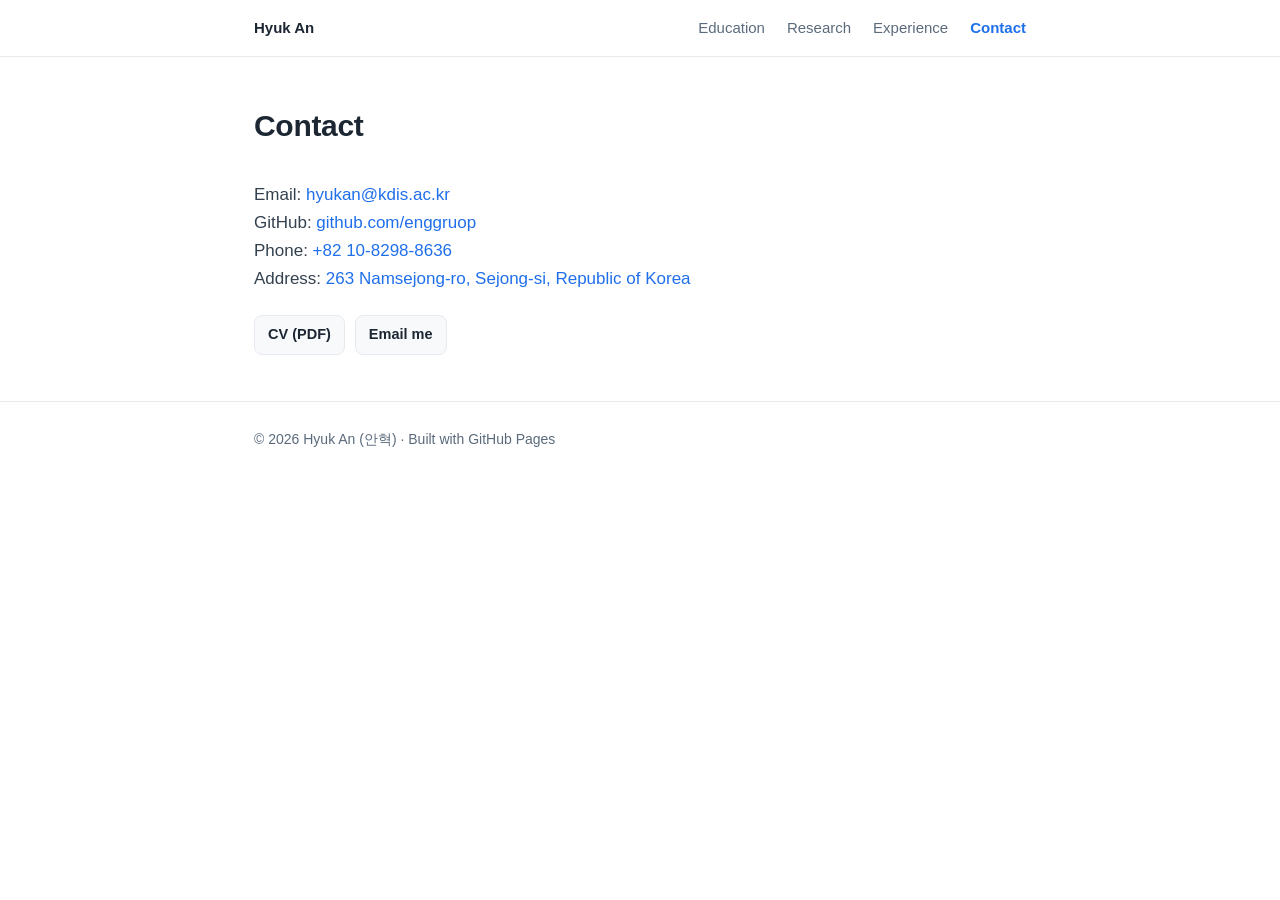
==== contact.html @ 2835b2b8 "Add files via upload" ====
<!DOCTYPE html>
<html lang="en">
<head>
<meta charset="UTF-8">
<meta name="viewport" content="width=device-width, initial-scale=1.0">
<title>Contact — Hyuk An (안혁)</title>
<meta name="description" content="Contact information for Hyuk An (안혁), KDI School of Public Policy and Management.">
<link rel="stylesheet" href="style.css">
</head>
<body>

<nav class="top"><div class="wrap">
  <a class="brand" href="index.html">Hyuk An</a>
  <a href="education.html">Education</a>
  <a href="research.html">Research</a>
  <a href="experience.html">Experience</a>
  <a class="active" href="contact.html">Contact</a>
</div></nav>

<div class="pagehead"><div class="wrap">
  <h1>Contact</h1>
</div></div>

<section class="first"><div class="wrap">
  <p class="lead" style="margin-top:0">
  Email: <a href="mailto:hyukan@kdis.ac.kr">hyukan@kdis.ac.kr</a><br>
  GitHub: <a href="https://github.com/enggruop" target="_blank" rel="noopener">github.com/enggruop</a><br>
  Phone: <a href="tel:+821082988636">+82 10-8298-8636</a><br>
  Address: <a href="https://www.google.com/maps/place/%EC%84%B8%EC%A2%85%ED%8A%B9%EB%B3%84%EC%9E%90%EC%B9%98%EC%8B%9C+%EB%82%A8%EC%84%B8%EC%A2%85%EB%A1%9C+263/data=!3m1!4b1!4m6!3m5!1s0x356534c52654f5d7:0x624cbd5758e78cb0!8m2!3d36.4807045!4d127.3103965!16s%2Fg%2F11sb7bzk12?entry=ttu&amp;g_ep=EgoyMDI2MDYxMC4wIKXMDSoASAFQAw%3D%3D" target="_blank" rel="noopener">263 Namsejong-ro, Sejong-si, Republic of Korea</a></p>
  <div class="links">
    <a href="Hyuk_An_CV.pdf" target="_blank" rel="noopener">CV (PDF)</a>
    <a href="mailto:hyukan@kdis.ac.kr">Email me</a>
  </div>
</div></section>

<footer><div class="wrap">
  © 2026 Hyuk An (안혁) · Built with GitHub Pages
</div></footer>

</body>
</html>
---- style.css ----
:root{
  --ink:#1c2733; --muted:#5b6b7c; --accent:#1f6feb; --line:#e6eaef;
  --bg:#ffffff; --soft:#f7f9fb; --maxw:820px;
}
*{box-sizing:border-box}
html{scroll-behavior:smooth}
body{
  margin:0; background:var(--bg); color:var(--ink);
  font-family:-apple-system,BlinkMacSystemFont,"Segoe UI","Malgun Gothic",Roboto,Helvetica,Arial,sans-serif;
  line-height:1.65; font-size:17px; -webkit-font-smoothing:antialiased;
}
a{color:var(--accent); text-decoration:none}
a:hover{text-decoration:underline}
.wrap{max-width:var(--maxw); margin:0 auto; padding:0 24px}

nav.top{
  position:sticky; top:0; z-index:10; background:rgba(255,255,255,.9);
  backdrop-filter:saturate(180%) blur(8px); border-bottom:1px solid var(--line);
}
nav.top .wrap{display:flex; gap:22px; align-items:center; height:56px; flex-wrap:wrap}
nav.top .brand{font-weight:700; margin-right:auto; color:var(--ink)}
nav.top .brand:hover{text-decoration:none}
nav.top a{color:var(--muted); font-size:15px; font-weight:500}
nav.top a:hover{color:var(--ink); text-decoration:none}
nav.top a.active{color:var(--accent); font-weight:600}

header.hero{padding:52px 0 28px}
.hero-row{display:flex; gap:28px; align-items:center}
.avatar{
  width:132px; height:132px; border-radius:50%; object-fit:cover;
  border:1px solid var(--line); flex-shrink:0; box-shadow:0 2px 10px rgba(0,0,0,.06);
}
header.hero h1{font-size:38px; line-height:1.15; margin:0 0 6px; letter-spacing:-.5px}
header.hero h1 .kr{color:var(--muted); font-weight:600}
header.hero .role{font-size:18px; color:var(--muted); margin:0}
header.hero .meta{font-size:14.5px; color:var(--muted); margin:10px 0 0}
.lead{font-size:17px; color:#33414f; margin:18px 0 0}
.links{display:flex; gap:10px; flex-wrap:wrap; margin-top:22px}
.links a{
  display:inline-flex; align-items:center; gap:7px; font-size:14.5px; font-weight:600;
  border:1px solid var(--line); padding:7px 13px; border-radius:8px; color:var(--ink); background:var(--soft);
}
.links a:hover{border-color:var(--accent); color:var(--accent); text-decoration:none}

/* Page title for inner pages */
.pagehead{padding:44px 0 4px}
.pagehead h1{font-size:30px; margin:0; letter-spacing:-.3px}

section{padding:26px 0; border-top:1px solid var(--line)}
section.first{border-top:none}
section h2{
  font-size:16px; text-transform:uppercase; letter-spacing:.12em;
  color:#2b4a6b; margin:0 0 16px; font-weight:700;
}
.item{margin:0 0 18px}
.item:last-child{margin-bottom:0}
.item .h{font-weight:700; font-size:18px}
.item .sub{color:var(--muted); font-size:15px}
.item .date{color:var(--muted); font-size:14px; float:right; font-weight:500}
.item.small .h{font-size:15px; font-weight:600}
.item.small .sub{font-size:13.5px}
.item.small .date{font-size:12.5px}
.item.nested{margin-left:28px}
.pub{margin:0 0 16px; padding-left:16px; border-left:3px solid var(--line)}
.pub .title{font-weight:700; font-size:18px; line-height:1.3}
.pub .venue{color:var(--muted); font-size:15px}
.pub details{margin-top:7px}
.pub summary{cursor:pointer; color:var(--accent); font-size:13px; font-weight:600; list-style:none; outline:none}
.pub summary::-webkit-details-marker{display:none}
.pub summary::before{content:"\25B8 "}
.pub details[open] summary::before{content:"\25BE "}
.pub .abstract{font-size:14px; color:#3a4654; margin:8px 0 0; line-height:1.6; text-align:justify}
.tag{
  display:inline-block; font-size:12.5px; font-weight:600; color:var(--muted);
  background:var(--soft); border:1px solid var(--line); border-radius:6px; padding:1px 8px; margin-left:6px;
}
ul.flat{margin:0; padding:0; list-style:none}
ul.flat li{padding:3px 0}
ul.flat li::before{content:"\25B8"; color:var(--accent); margin-right:10px; font-size:13px}
.two{display:grid; grid-template-columns:1fr 1fr; gap:6px 28px}
footer{border-top:1px solid var(--line); color:var(--muted); font-size:14px; padding:26px 0 50px; margin-top:20px}
@media(max-width:600px){
  header.hero h1{font-size:31px}
  .pagehead h1{font-size:25px}
  .hero-row{flex-direction:column; text-align:center; align-items:center}
  .two{grid-template-columns:1fr}
  .item .date{float:none; display:block; margin-top:2px}
}
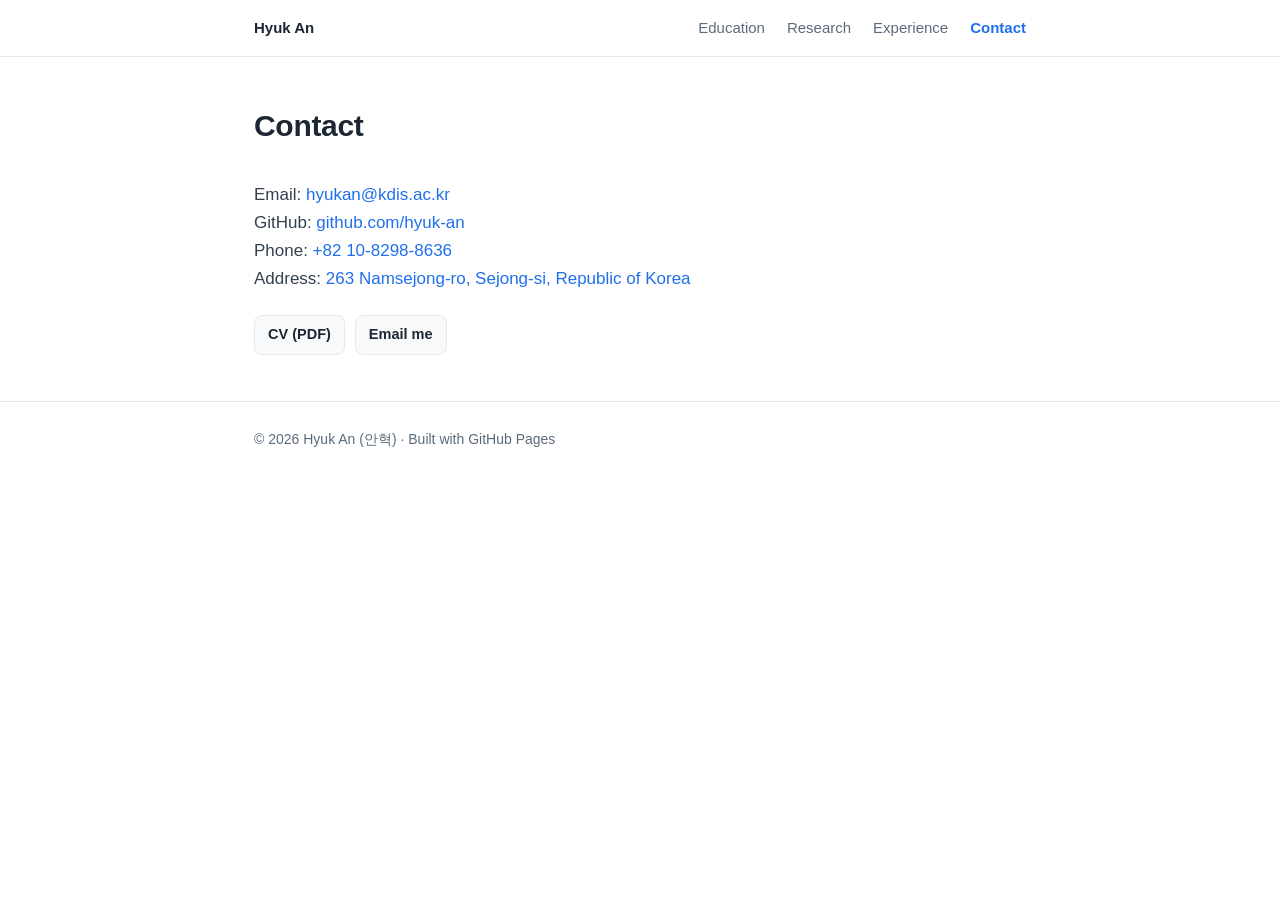
==== commit 2f56b0ea: "Update GitHub links to hyuk-an" ====
--- a/contact.html
+++ b/contact.html
@@ -24,7 +24,7 @@
 <section class="first"><div class="wrap">
   <p class="lead" style="margin-top:0">
   Email: <a href="mailto:hyukan@kdis.ac.kr">hyukan@kdis.ac.kr</a><br>
-  GitHub: <a href="https://github.com/enggruop" target="_blank" rel="noopener">github.com/enggruop</a><br>
+  GitHub: <a href="https://github.com/hyuk-an" target="_blank" rel="noopener">github.com/hyuk-an</a><br>
   Phone: <a href="tel:+821082988636">+82 10-8298-8636</a><br>
   Address: <a href="https://www.google.com/maps/place/%EC%84%B8%EC%A2%85%ED%8A%B9%EB%B3%84%EC%9E%90%EC%B9%98%EC%8B%9C+%EB%82%A8%EC%84%B8%EC%A2%85%EB%A1%9C+263/data=!3m1!4b1!4m6!3m5!1s0x356534c52654f5d7:0x624cbd5758e78cb0!8m2!3d36.4807045!4d127.3103965!16s%2Fg%2F11sb7bzk12?entry=ttu&amp;g_ep=EgoyMDI2MDYxMC4wIKXMDSoASAFQAw%3D%3D" target="_blank" rel="noopener">263 Namsejong-ro, Sejong-si, Republic of Korea</a></p>
   <div class="links">
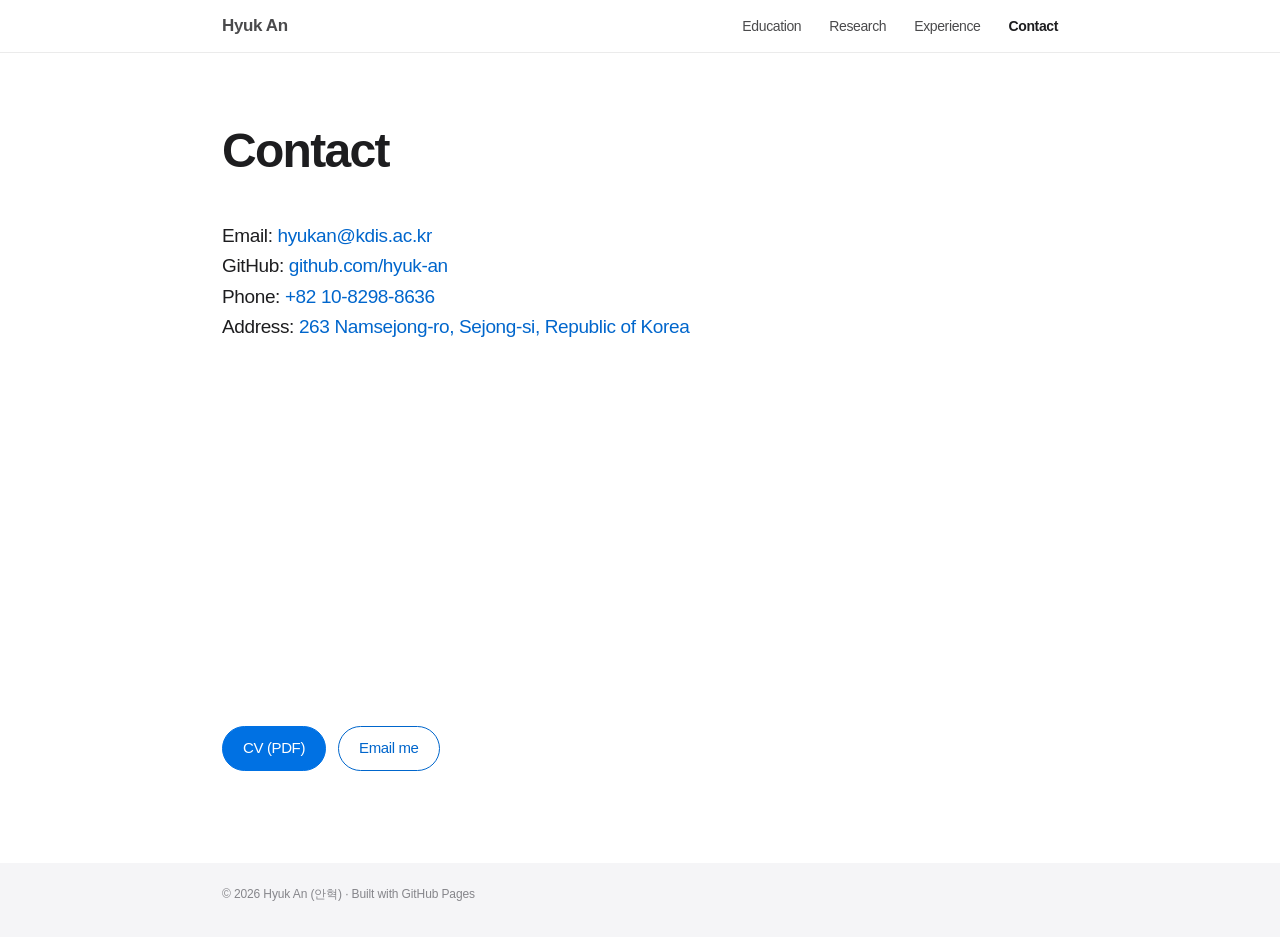
==== commit 01b2420b: "Link FOMC preprint and embed office map - Add preprint PDF for How the FOMC Weighs Its Dual Mandate " ====
--- a/contact.html
+++ b/contact.html
@@ -27,6 +27,9 @@
   GitHub: <a href="https://github.com/hyuk-an" target="_blank" rel="noopener">github.com/hyuk-an</a><br>
   Phone: <a href="tel:+821082988636">+82 10-8298-8636</a><br>
   Address: <a href="https://www.google.com/maps/place/%EC%84%B8%EC%A2%85%ED%8A%B9%EB%B3%84%EC%9E%90%EC%B9%98%EC%8B%9C+%EB%82%A8%EC%84%B8%EC%A2%85%EB%A1%9C+263/data=!3m1!4b1!4m6!3m5!1s0x356534c52654f5d7:0x624cbd5758e78cb0!8m2!3d36.4807045!4d127.3103965!16s%2Fg%2F11sb7bzk12?entry=ttu&amp;g_ep=EgoyMDI2MDYxMC4wIKXMDSoASAFQAw%3D%3D" target="_blank" rel="noopener">263 Namsejong-ro, Sejong-si, Republic of Korea</a></p>
+  <div style="margin:1.2em 0;max-width:640px">
+    <iframe src="https://www.google.com/maps?q=263+Namsejong-ro,+Sejong-si,+Republic+of+Korea&amp;hl=en&amp;z=15&amp;output=embed" title="Map: 263 Namsejong-ro, Sejong-si" style="width:100%;height:320px;border:0;border-radius:6px" loading="lazy" referrerpolicy="no-referrer-when-downgrade" allowfullscreen></iframe>
+  </div>
   <div class="links">
     <a href="Hyuk_An_CV.pdf" target="_blank" rel="noopener">CV (PDF)</a>
     <a href="mailto:hyukan@kdis.ac.kr">Email me</a>
--- a/style.css
+++ b/style.css
@@ -1,88 +1,122 @@
 :root{
-  --ink:#1c2733; --muted:#5b6b7c; --accent:#1f6feb; --line:#e6eaef;
-  --bg:#ffffff; --soft:#f7f9fb; --maxw:820px;
+  --ink:#1d1d1f; --muted:#6e6e73; --faint:#86868b; --accent:#0066cc; --accent-fill:#0071e3;
+  --line:#d2d2d7; --bg:#ffffff; --card:#f5f5f7; --nav:rgba(255,255,255,.72);
+  --maxw:880px; --radius:18px;
+}
+@media (prefers-color-scheme:dark){
+  :root{
+    --ink:#f5f5f7; --muted:#a1a1a6; --faint:#86868b; --accent:#2997ff; --accent-fill:#0071e3;
+    --line:#424245; --bg:#000000; --card:#1d1d1f; --nav:rgba(22,22,23,.72);
+  }
 }
 *{box-sizing:border-box}
 html{scroll-behavior:smooth}
 body{
   margin:0; background:var(--bg); color:var(--ink);
-  font-family:-apple-system,BlinkMacSystemFont,"Segoe UI","Malgun Gothic",Roboto,Helvetica,Arial,sans-serif;
-  line-height:1.65; font-size:17px; -webkit-font-smoothing:antialiased;
+  font-family:-apple-system,BlinkMacSystemFont,"SF Pro Text","SF Pro Display","Helvetica Neue","Segoe UI","Apple SD Gothic Neo","Malgun Gothic",Helvetica,Arial,sans-serif;
+  line-height:1.5; font-size:17px; letter-spacing:-.022em;
+  -webkit-font-smoothing:antialiased; -moz-osx-font-smoothing:grayscale;
 }
 a{color:var(--accent); text-decoration:none}
 a:hover{text-decoration:underline}
-.wrap{max-width:var(--maxw); margin:0 auto; padding:0 24px}
+.wrap{max-width:var(--maxw); margin:0 auto; padding:0 22px}
 
+/* Frosted navigation bar */
 nav.top{
-  position:sticky; top:0; z-index:10; background:rgba(255,255,255,.9);
-  backdrop-filter:saturate(180%) blur(8px); border-bottom:1px solid var(--line);
+  position:sticky; top:0; z-index:10; background:var(--nav);
+  -webkit-backdrop-filter:saturate(180%) blur(20px); backdrop-filter:saturate(180%) blur(20px);
+  border-bottom:1px solid rgba(0,0,0,.08);
 }
-nav.top .wrap{display:flex; gap:22px; align-items:center; height:56px; flex-wrap:wrap}
-nav.top .brand{font-weight:700; margin-right:auto; color:var(--ink)}
-nav.top .brand:hover{text-decoration:none}
-nav.top a{color:var(--muted); font-size:15px; font-weight:500}
-nav.top a:hover{color:var(--ink); text-decoration:none}
-nav.top a.active{color:var(--accent); font-weight:600}
+nav.top .wrap{display:flex; gap:28px; align-items:center; height:52px; flex-wrap:wrap}
+nav.top .brand{font-weight:600; font-size:17px; margin-right:auto; color:var(--ink)}
+nav.top a{color:var(--ink); opacity:.8; font-size:14px; font-weight:400; transition:opacity .2s}
+nav.top a:hover{opacity:1; text-decoration:none}
+nav.top a.active{opacity:1; font-weight:600}
 
-header.hero{padding:52px 0 28px}
-.hero-row{display:flex; gap:28px; align-items:center}
+/* Home hero */
+header.hero{padding:88px 0 72px; text-align:center}
+.hero-row{display:flex; flex-direction:column; align-items:center; gap:26px}
 .avatar{
-  width:132px; height:132px; border-radius:50%; object-fit:cover;
-  border:1px solid var(--line); flex-shrink:0; box-shadow:0 2px 10px rgba(0,0,0,.06);
+  width:136px; height:136px; border-radius:50%; object-fit:cover; flex-shrink:0;
+  box-shadow:0 10px 30px rgba(0,0,0,.12);
 }
-header.hero h1{font-size:38px; line-height:1.15; margin:0 0 6px; letter-spacing:-.5px}
-header.hero h1 .kr{color:var(--muted); font-weight:600}
-header.hero .role{font-size:18px; color:var(--muted); margin:0}
-header.hero .meta{font-size:14.5px; color:var(--muted); margin:10px 0 0}
-.lead{font-size:17px; color:#33414f; margin:18px 0 0}
-.links{display:flex; gap:10px; flex-wrap:wrap; margin-top:22px}
+header.hero h1{font-size:56px; line-height:1.07; margin:0; font-weight:700; letter-spacing:-.035em}
+header.hero h1 .kr{display:block; font-size:24px; font-weight:500; color:var(--faint); letter-spacing:-.01em; margin-top:10px}
+header.hero .role{font-size:24px; line-height:1.3; font-weight:500; color:var(--ink); margin:18px 0 0; letter-spacing:-.02em}
+header.hero .meta{font-size:15px; color:var(--muted); margin:6px 0 0}
+header.hero .lead{max-width:660px; margin:34px auto 0; font-size:19px; line-height:1.6; color:var(--muted)}
+.lead{font-size:19px; line-height:1.6; color:var(--ink); margin:18px 0 0}
+.links{display:flex; gap:12px; flex-wrap:wrap; margin-top:36px}
+header.hero .links{justify-content:center}
 .links a{
-  display:inline-flex; align-items:center; gap:7px; font-size:14.5px; font-weight:600;
-  border:1px solid var(--line); padding:7px 13px; border-radius:8px; color:var(--ink); background:var(--soft);
+  display:inline-flex; align-items:center; font-size:15px; font-weight:400;
+  padding:10px 20px; border-radius:980px; color:var(--accent); border:1px solid var(--accent);
+  transition:background .2s,color .2s;
 }
-.links a:hover{border-color:var(--accent); color:var(--accent); text-decoration:none}
+.links a:first-child{background:var(--accent-fill); border-color:var(--accent-fill); color:#fff}
+.links a:hover{text-decoration:none; background:var(--accent-fill); border-color:var(--accent-fill); color:#fff}
+.links a:first-child:hover{background:#0077ed}
 
-/* Page title for inner pages */
-.pagehead{padding:44px 0 4px}
-.pagehead h1{font-size:30px; margin:0; letter-spacing:-.3px}
+/* Inner page title */
+.pagehead{padding:72px 0 8px}
+.pagehead h1{font-size:48px; line-height:1.08; margin:0; font-weight:700; letter-spacing:-.035em}
 
-section{padding:26px 0; border-top:1px solid var(--line)}
-section.first{border-top:none}
-section h2{
-  font-size:16px; text-transform:uppercase; letter-spacing:.12em;
-  color:#2b4a6b; margin:0 0 16px; font-weight:700;
+/* Sections */
+section{padding:36px 0}
+section h2{font-size:28px; line-height:1.15; font-weight:600; letter-spacing:-.025em; color:var(--ink); margin:0 0 20px}
+
+/* Cards */
+.item,.pub{
+  background:var(--card); border-radius:var(--radius); padding:22px 26px; margin:0 0 12px;
+  transition:transform .25s ease, box-shadow .25s ease;
 }
-.item{margin:0 0 18px}
-.item:last-child{margin-bottom:0}
-.item .h{font-weight:700; font-size:18px}
-.item .sub{color:var(--muted); font-size:15px}
-.item .date{color:var(--muted); font-size:14px; float:right; font-weight:500}
-.item.small .h{font-size:15px; font-weight:600}
-.item.small .sub{font-size:13.5px}
-.item.small .date{font-size:12.5px}
-.item.nested{margin-left:28px}
-.pub{margin:0 0 16px; padding-left:16px; border-left:3px solid var(--line)}
-.pub .title{font-weight:700; font-size:18px; line-height:1.3}
-.pub .venue{color:var(--muted); font-size:15px}
-.pub details{margin-top:7px}
-.pub summary{cursor:pointer; color:var(--accent); font-size:13px; font-weight:600; list-style:none; outline:none}
+.item:hover,.pub:hover{transform:translateY(-2px); box-shadow:0 8px 24px rgba(0,0,0,.06)}
+.item:last-child,.pub:last-child{margin-bottom:0}
+.item .h{font-weight:600; font-size:19px; letter-spacing:-.02em}
+.item .sub{color:var(--muted); font-size:15px; margin-top:4px}
+.item .date{color:var(--faint); font-size:14px; float:right; margin-left:16px; line-height:1.9}
+.item.small{padding:16px 22px}
+.item.small .h{font-size:16px}
+.item.small .sub{font-size:14px}
+.item.small .date{font-size:13px}
+.item.nested{margin-left:32px}
+
+.pub .title{font-weight:600; font-size:19px; line-height:1.3; letter-spacing:-.02em}
+.pub .title a{color:var(--ink)}
+.pub .title a:hover{color:var(--accent); text-decoration:none}
+.pub .venue{color:var(--muted); font-size:15px; margin-top:6px}
+.pub details{margin-top:12px}
+.pub summary{cursor:pointer; color:var(--accent); font-size:14px; list-style:none; outline:none; display:inline-block}
 .pub summary::-webkit-details-marker{display:none}
-.pub summary::before{content:"\25B8 "}
-.pub details[open] summary::before{content:"\25BE "}
-.pub .abstract{font-size:14px; color:#3a4654; margin:8px 0 0; line-height:1.6; text-align:justify}
+.pub summary::after{content:" \203A"; display:inline-block; transition:transform .2s; margin-left:2px}
+.pub details[open] summary::after{transform:rotate(90deg)}
+.pub .abstract{font-size:15px; color:var(--muted); margin:10px 0 0; line-height:1.65}
 .tag{
-  display:inline-block; font-size:12.5px; font-weight:600; color:var(--muted);
-  background:var(--soft); border:1px solid var(--line); border-radius:6px; padding:1px 8px; margin-left:6px;
+  display:inline-block; vertical-align:middle; font-size:12px; font-weight:500; color:var(--muted); letter-spacing:0;
+  background:var(--bg); border-radius:980px; padding:3px 10px; margin-left:8px;
 }
-ul.flat{margin:0; padding:0; list-style:none}
-ul.flat li{padding:3px 0}
-ul.flat li::before{content:"\25B8"; color:var(--accent); margin-right:10px; font-size:13px}
-.two{display:grid; grid-template-columns:1fr 1fr; gap:6px 28px}
-footer{border-top:1px solid var(--line); color:var(--muted); font-size:14px; padding:26px 0 50px; margin-top:20px}
-@media(max-width:600px){
-  header.hero h1{font-size:31px}
-  .pagehead h1{font-size:25px}
-  .hero-row{flex-direction:column; text-align:center; align-items:center}
+
+/* Skills */
+.two{display:grid; grid-template-columns:1fr 1fr; gap:12px}
+ul.flat{margin:0; padding:22px 26px; list-style:none; background:var(--card); border-radius:var(--radius)}
+ul.flat li{padding:7px 0; border-bottom:1px solid var(--line)}
+ul.flat li:last-child{border-bottom:none}
+
+footer{background:var(--card); color:var(--faint); font-size:12px; padding:22px 0 34px; margin-top:56px; letter-spacing:-.01em}
+
+@media(max-width:700px){
+  header.hero{padding:56px 0 48px}
+  header.hero h1{font-size:40px}
+  header.hero h1 .kr{font-size:20px}
+  header.hero .role{font-size:20px}
+  header.hero .lead{font-size:17px}
+  .pagehead{padding:48px 0 4px}
+  .pagehead h1{font-size:36px}
+  section h2{font-size:24px}
+  nav.top .wrap{gap:16px; height:auto; min-height:48px; padding-top:6px; padding-bottom:6px}
+  nav.top .brand{width:100%}
   .two{grid-template-columns:1fr}
-  .item .date{float:none; display:block; margin-top:2px}
+  .item,.pub{padding:18px 20px}
+  .item .date{float:none; display:block; margin:0 0 2px}
+  .item.nested{margin-left:16px}
 }
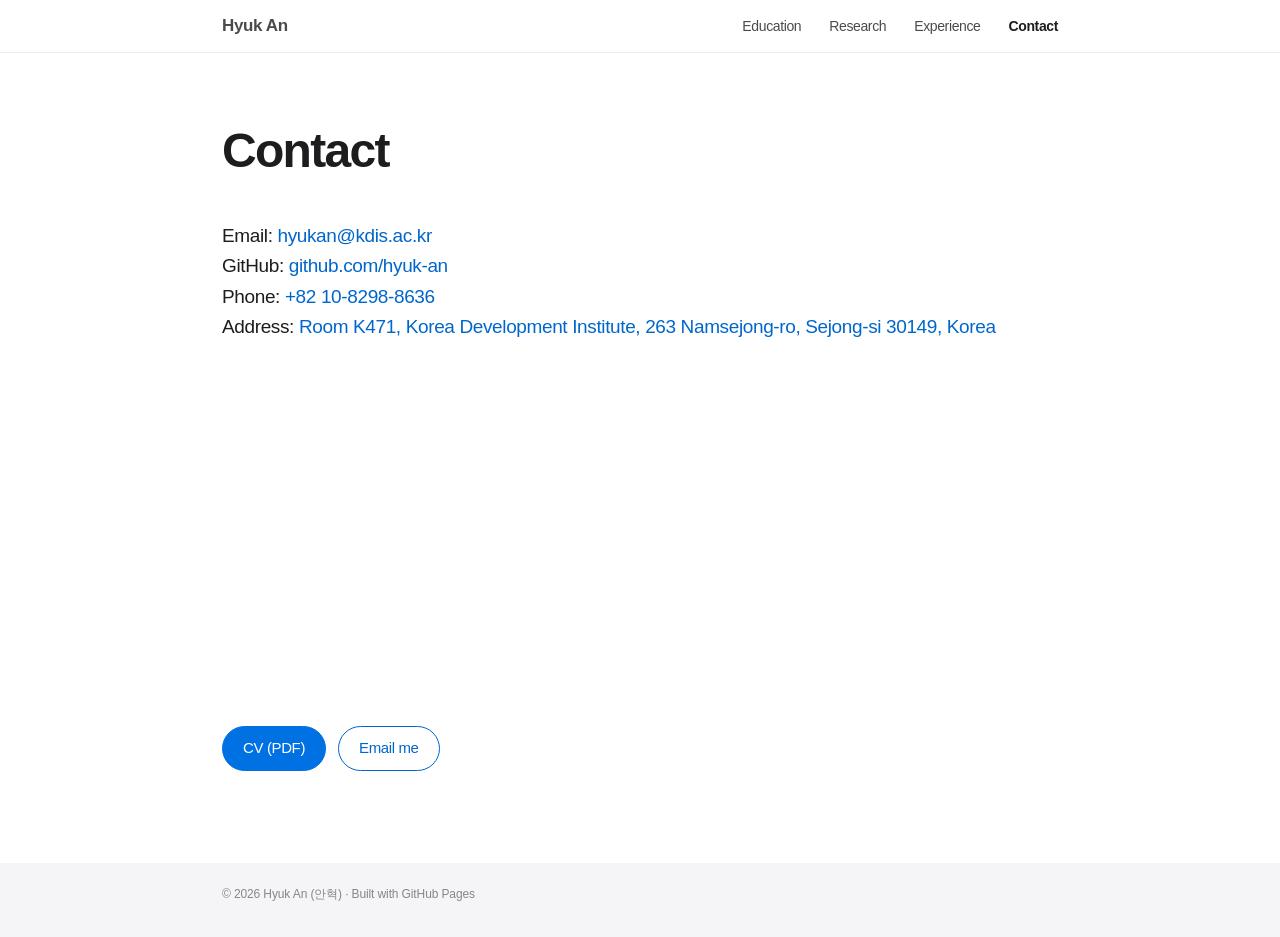
==== commit e0f59095: "Contact address matches CV; CV map and preprint links; Bachelor of Economics Co-Authored-By: Claude " ====
--- a/contact.html
+++ b/contact.html
@@ -26,9 +26,9 @@
   Email: <a href="mailto:hyukan@kdis.ac.kr">hyukan@kdis.ac.kr</a><br>
   GitHub: <a href="https://github.com/hyuk-an" target="_blank" rel="noopener">github.com/hyuk-an</a><br>
   Phone: <a href="tel:+821082988636">+82 10-8298-8636</a><br>
-  Address: <a href="https://www.google.com/maps/place/%EC%84%B8%EC%A2%85%ED%8A%B9%EB%B3%84%EC%9E%90%EC%B9%98%EC%8B%9C+%EB%82%A8%EC%84%B8%EC%A2%85%EB%A1%9C+263/data=!3m1!4b1!4m6!3m5!1s0x356534c52654f5d7:0x624cbd5758e78cb0!8m2!3d36.4807045!4d127.3103965!16s%2Fg%2F11sb7bzk12?entry=ttu&amp;g_ep=EgoyMDI2MDYxMC4wIKXMDSoASAFQAw%3D%3D" target="_blank" rel="noopener">263 Namsejong-ro, Sejong-si, Republic of Korea</a></p>
+  Address: <a href="https://www.google.com/maps/place/%EC%84%B8%EC%A2%85%ED%8A%B9%EB%B3%84%EC%9E%90%EC%B9%98%EC%8B%9C+%EB%82%A8%EC%84%B8%EC%A2%85%EB%A1%9C+263/data=!3m1!4b1!4m6!3m5!1s0x356534c52654f5d7:0x624cbd5758e78cb0!8m2!3d36.4807045!4d127.3103965!16s%2Fg%2F11sb7bzk12?entry=ttu&amp;g_ep=EgoyMDI2MDYxMC4wIKXMDSoASAFQAw%3D%3D" target="_blank" rel="noopener">Room K471, Korea Development Institute, 263 Namsejong-ro, Sejong-si 30149, Korea</a></p>
   <div style="margin:1.2em 0;max-width:640px">
-    <iframe src="https://www.google.com/maps?q=263+Namsejong-ro,+Sejong-si,+Republic+of+Korea&amp;hl=en&amp;z=15&amp;output=embed" title="Map: 263 Namsejong-ro, Sejong-si" style="width:100%;height:320px;border:0;border-radius:6px" loading="lazy" referrerpolicy="no-referrer-when-downgrade" allowfullscreen></iframe>
+    <iframe src="https://www.google.com/maps?q=Korea+Development+Institute,+263+Namsejong-ro,+Sejong-si&amp;hl=en&amp;z=15&amp;output=embed" title="Map: Korea Development Institute, Sejong" style="width:100%;height:320px;border:0;border-radius:6px" loading="lazy" referrerpolicy="no-referrer-when-downgrade" allowfullscreen></iframe>
   </div>
   <div class="links">
     <a href="Hyuk_An_CV.pdf" target="_blank" rel="noopener">CV (PDF)</a>
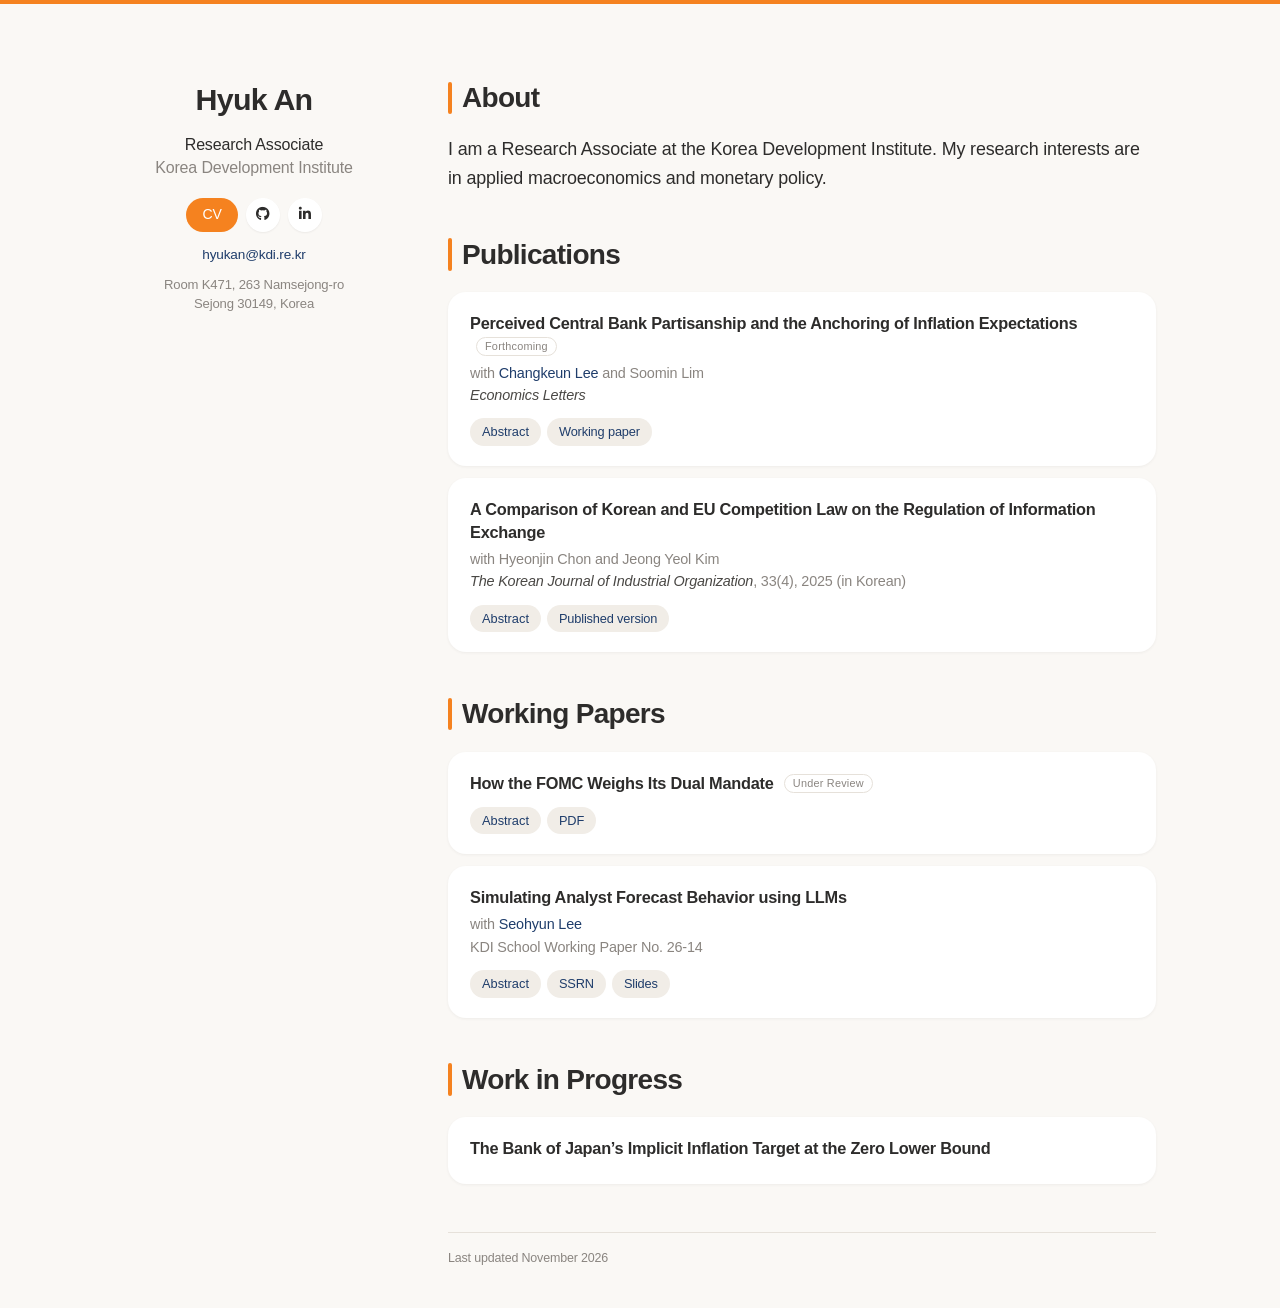
==== commit 4ab359dd: "Add favicon, social meta tags, LinkedIn link; restore FOMC abstract Co-Authored-By: Claude Opus 5.5 " ====
--- a/contact.html
+++ b/contact.html
@@ -1,44 +1,5 @@
 <!DOCTYPE html>
-<html lang="en">
-<head>
-<meta charset="UTF-8">
-<meta name="viewport" content="width=device-width, initial-scale=1.0">
-<title>Contact — Hyuk An (안혁)</title>
-<meta name="description" content="Contact information for Hyuk An (안혁), KDI School of Public Policy and Management.">
-<link rel="stylesheet" href="style.css">
-</head>
-<body>
-
-<nav class="top"><div class="wrap">
-  <a class="brand" href="index.html">Hyuk An</a>
-  <a href="education.html">Education</a>
-  <a href="research.html">Research</a>
-  <a href="experience.html">Experience</a>
-  <a class="active" href="contact.html">Contact</a>
-</div></nav>
-
-<div class="pagehead"><div class="wrap">
-  <h1>Contact</h1>
-</div></div>
-
-<section class="first"><div class="wrap">
-  <p class="lead" style="margin-top:0">
-  Email: <a href="mailto:hyukan@kdis.ac.kr">hyukan@kdis.ac.kr</a><br>
-  GitHub: <a href="https://github.com/hyuk-an" target="_blank" rel="noopener">github.com/hyuk-an</a><br>
-  Phone: <a href="tel:+821082988636">+82 10-8298-8636</a><br>
-  Address: <a href="https://www.google.com/maps/place/%EC%84%B8%EC%A2%85%ED%8A%B9%EB%B3%84%EC%9E%90%EC%B9%98%EC%8B%9C+%EB%82%A8%EC%84%B8%EC%A2%85%EB%A1%9C+263/data=!3m1!4b1!4m6!3m5!1s0x356534c52654f5d7:0x624cbd5758e78cb0!8m2!3d36.4807045!4d127.3103965!16s%2Fg%2F11sb7bzk12?entry=ttu&amp;g_ep=EgoyMDI2MDYxMC4wIKXMDSoASAFQAw%3D%3D" target="_blank" rel="noopener">Room K471, Korea Development Institute, 263 Namsejong-ro, Sejong-si 30149, Korea</a></p>
-  <div style="margin:1.2em 0;max-width:640px">
-    <iframe src="https://www.google.com/maps?q=Korea+Development+Institute,+263+Namsejong-ro,+Sejong-si&amp;hl=en&amp;z=15&amp;output=embed" title="Map: Korea Development Institute, Sejong" style="width:100%;height:320px;border:0;border-radius:6px" loading="lazy" referrerpolicy="no-referrer-when-downgrade" allowfullscreen></iframe>
-  </div>
-  <div class="links">
-    <a href="Hyuk_An_CV.pdf" target="_blank" rel="noopener">CV (PDF)</a>
-    <a href="mailto:hyukan@kdis.ac.kr">Email me</a>
-  </div>
-</div></section>
-
-<footer><div class="wrap">
-  © 2026 Hyuk An (안혁) · Built with GitHub Pages
-</div></footer>
-
-</body>
-</html>
+<html lang="en"><head><meta charset="UTF-8"><title>Hyuk An (안혁)</title>
+<meta http-equiv="refresh" content="0; url=index.html">
+<link rel="canonical" href="index.html"></head>
+<body><p><a href="index.html">Hyuk An (안혁)</a></p></body></html>
